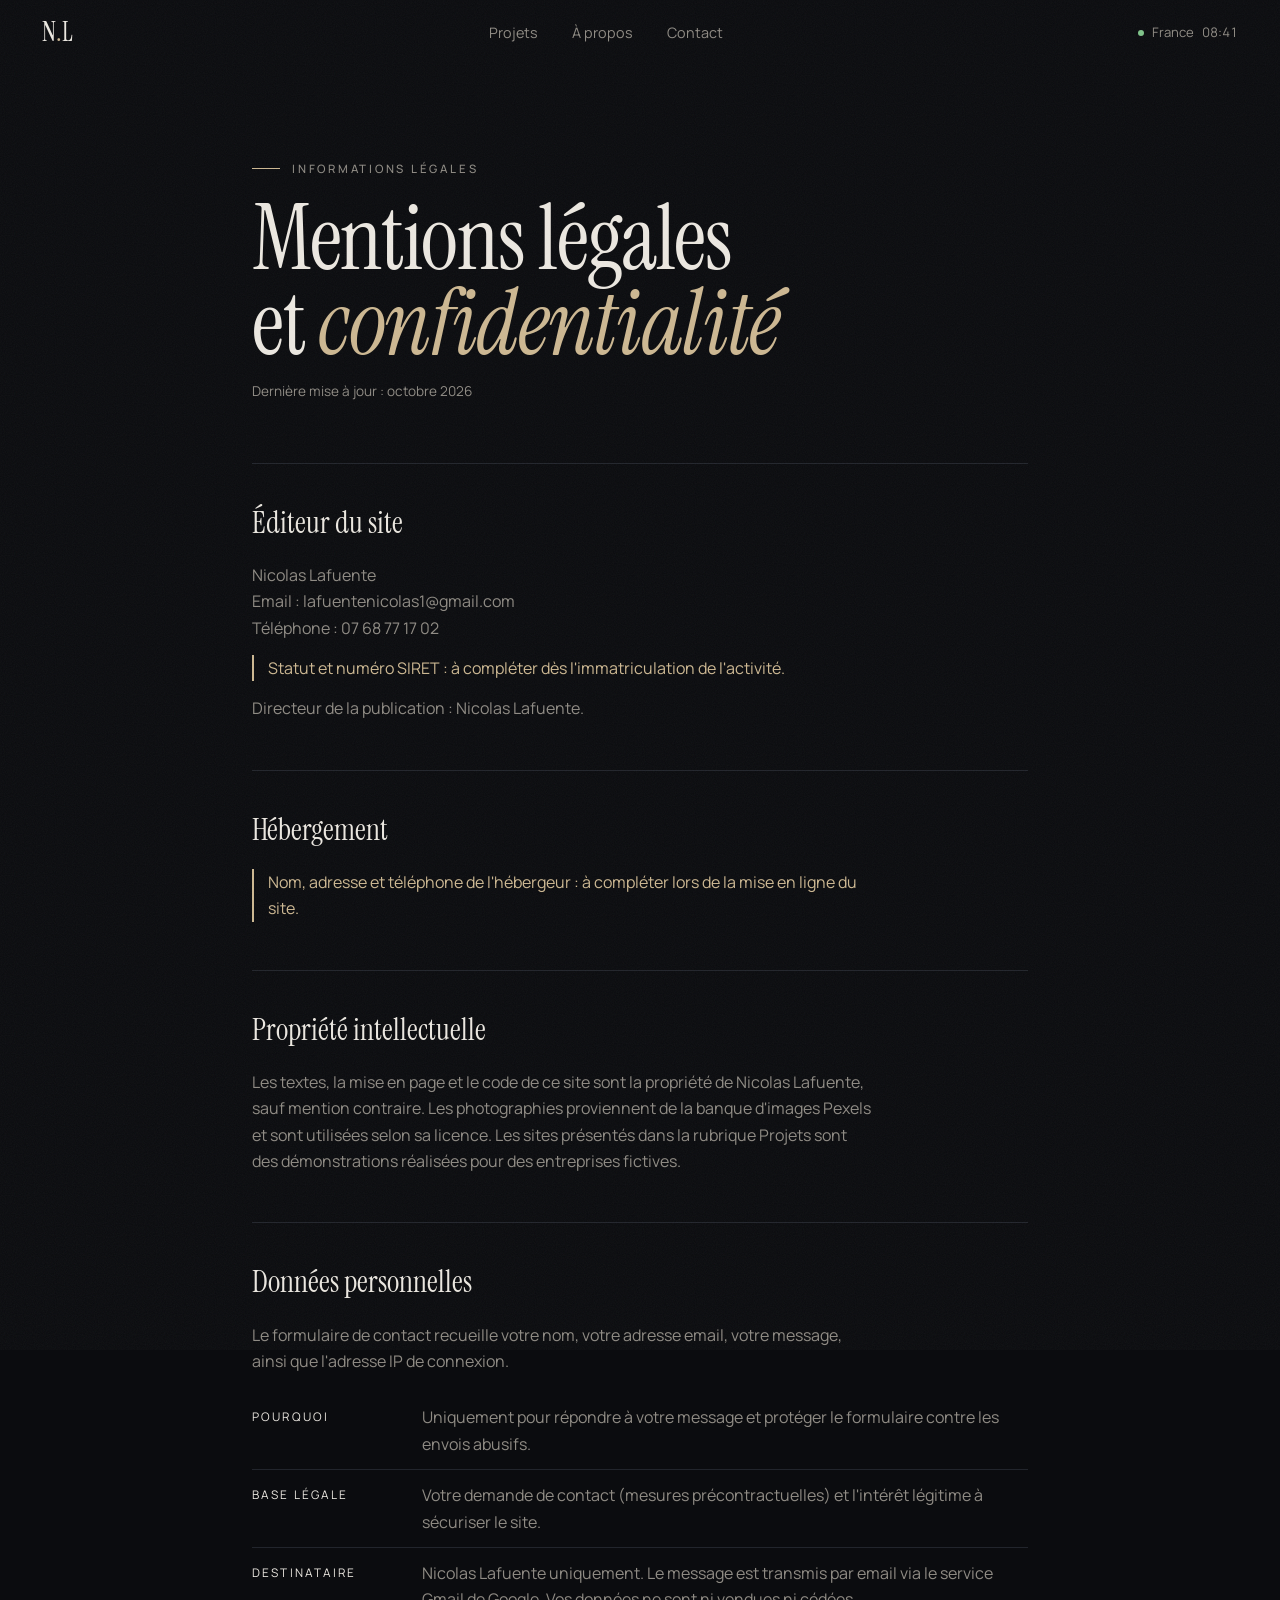
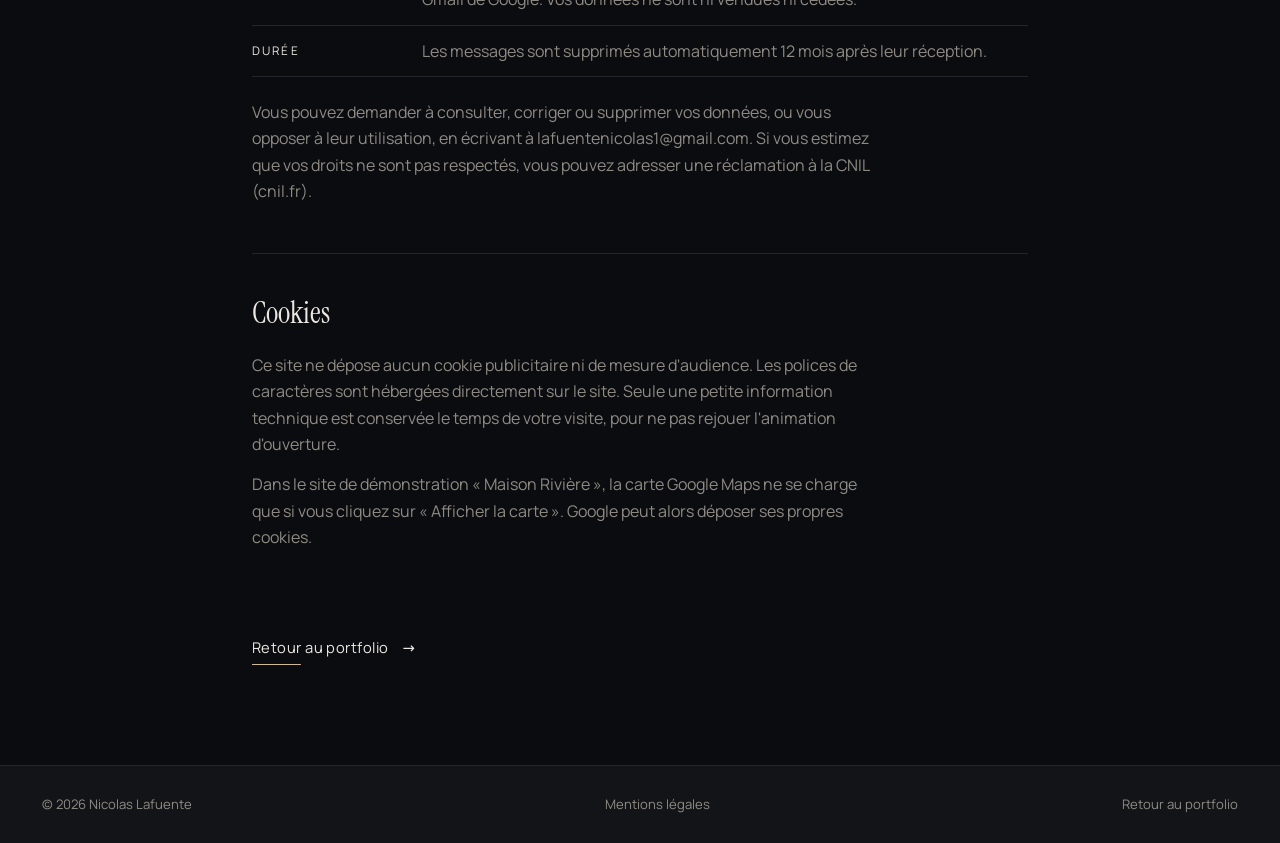
==== src/Portfolio.Web/wwwroot/mentions-legales.html @ b8a698c1 "feat(legal): ajouter les mentions légales et la politique de confidentialité Éditeur, hébergement (à" ====
<!doctype html>
<html lang="fr">
<head>
  <meta charset="utf-8">
  <meta name="viewport" content="width=device-width, initial-scale=1, viewport-fit=cover">
  <title>Mentions légales et confidentialité · Nicolas Lafuente</title>
  <meta name="description" content="Mentions légales et politique de confidentialité du site de Nicolas Lafuente.">
  <meta name="theme-color" content="#0B0C0F">
  <link rel="icon" href="assets/favicon.svg" type="image/svg+xml">
  <link rel="stylesheet" href="fonts/portfolio.css">
  <link rel="stylesheet" href="assets/css/main.css">
  <script>document.documentElement.classList.add('js');</script>
</head>
<body>
  <div class="grain" aria-hidden="true"></div>

  <header class="nav is-scrolled" id="nav">
    <div class="nav__progress" id="progress"></div>
    <div class="wrap nav__inner">
      <a class="nav__logo" href="index.html" aria-label="Retour à l'accueil">N<i>.</i>L</a>
      <nav class="nav__links" aria-label="Navigation principale">
        <a href="index.html#projets"><span data-hover="Projets">Projets</span></a>
        <a href="index.html#apropos"><span data-hover="À propos">À propos</span></a>
        <a href="index.html#contact"><span data-hover="Contact">Contact</span></a>
      </nav>
      <div class="nav__time"><span class="dot"></span><span>France</span> <span id="clock">--:--</span></div>
    </div>
  </header>

  <main class="legal">
    <div class="wrap legal__wrap">
      <p class="eyebrow">Informations légales</p>
      <h1 class="section__title">Mentions légales<br>et <em>confidentialité</em></h1>
      <p class="legal__updated">Dernière mise à jour : octobre 2026</p>

      <section class="legal__block" id="mentions">
        <h2>Éditeur du site</h2>
        <p>Nicolas Lafuente<br>
          Email : lafuentenicolas1@gmail.com<br>
          Téléphone : 07 68 77 17 02</p>
        <p class="legal__todo">Statut et numéro SIRET : à compléter dès l'immatriculation de l'activité.</p>
        <p>Directeur de la publication : Nicolas Lafuente.</p>
      </section>

      <section class="legal__block">
        <h2>Hébergement</h2>
        <p class="legal__todo">Nom, adresse et téléphone de l'hébergeur : à compléter lors de la mise en ligne du site.</p>
      </section>

      <section class="legal__block">
        <h2>Propriété intellectuelle</h2>
        <p>Les textes, la mise en page et le code de ce site sont la propriété de Nicolas Lafuente, sauf mention contraire.
          Les photographies proviennent de la banque d'images Pexels et sont utilisées selon sa licence.
          Les sites présentés dans la rubrique Projets sont des démonstrations réalisées pour des entreprises fictives.</p>
      </section>

      <section class="legal__block" id="confidentialite">
        <h2>Données personnelles</h2>
        <p>Le formulaire de contact recueille votre nom, votre adresse email, votre message, ainsi que l'adresse IP de connexion.</p>
        <dl class="legal__list">
          <div><dt>Pourquoi</dt><dd>Uniquement pour répondre à votre message et protéger le formulaire contre les envois abusifs.</dd></div>
          <div><dt>Base légale</dt><dd>Votre demande de contact (mesures précontractuelles) et l'intérêt légitime à sécuriser le site.</dd></div>
          <div><dt>Destinataire</dt><dd>Nicolas Lafuente uniquement. Le message est transmis par email via le service Gmail de Google. Vos données ne sont ni vendues ni cédées.</dd></div>
          <div><dt>Durée</dt><dd>Les messages sont supprimés automatiquement 12 mois après leur réception.</dd></div>
        </dl>
        <p>Vous pouvez demander à consulter, corriger ou supprimer vos données, ou vous opposer à leur utilisation,
          en écrivant à lafuentenicolas1@gmail.com. Si vous estimez que vos droits ne sont pas respectés,
          vous pouvez adresser une réclamation à la CNIL (cnil.fr).</p>
      </section>

      <section class="legal__block">
        <h2>Cookies</h2>
        <p>Ce site ne dépose aucun cookie publicitaire ni de mesure d'audience. Les polices de caractères sont hébergées directement sur le site.
          Seule une petite information technique est conservée le temps de votre visite, pour ne pas rejouer l'animation d'ouverture.</p>
        <p>Dans le site de démonstration « Maison Rivière », la carte Google Maps ne se charge que si vous cliquez sur « Afficher la carte ».
          Google peut alors déposer ses propres cookies.</p>
      </section>

      <a class="link-arrow" href="index.html">Retour au portfolio <span aria-hidden="true">→</span></a>
    </div>
  </main>

  <footer class="footer">
    <div class="wrap footer__inner">
      <span>© <span id="year">2026</span> Nicolas Lafuente</span>
      <a href="mentions-legales.html" class="footer__top">Mentions légales</a>
      <a href="index.html" class="footer__top">Retour au portfolio</a>
    </div>
  </footer>

  <script src="assets/js/main.js" defer></script>
</body>
</html>
---- src/Portfolio.Web/wwwroot/fonts/portfolio.css ----
/* Polices hébergées localement (sans appel à Google) */
/* latin-ext */
@font-face {
  font-family: 'Instrument Serif';
  font-style: italic;
  font-weight: 400;
  font-display: swap;
  src: url(files/instrument-serif-italic-latin-ext-1.woff2) format('woff2');
  unicode-range: U+0100-02BA, U+02BD-02C5, U+02C7-02CC, U+02CE-02D7, U+02DD-02FF, U+0304, U+0308, U+0329, U+1D00-1DBF, U+1E00-1E9F, U+1EF2-1EFF, U+2020, U+20A0-20AB, U+20AD-20C4, U+2113, U+2C60-2C7F, U+A720-A7FF;
}
/* latin */
@font-face {
  font-family: 'Instrument Serif';
  font-style: italic;
  font-weight: 400;
  font-display: swap;
  src: url(files/instrument-serif-italic-latin-2.woff2) format('woff2');
  unicode-range: U+0000-00FF, U+0131, U+0152-0153, U+02BB-02BC, U+02C6, U+02DA, U+02DC, U+0304, U+0308, U+0329, U+2000-206F, U+20AC, U+2122, U+2191, U+2193, U+2212, U+2215, U+FEFF, U+FFFD;
}
/* latin-ext */
@font-face {
  font-family: 'Instrument Serif';
  font-style: normal;
  font-weight: 400;
  font-display: swap;
  src: url(files/instrument-serif-normal-latin-ext-3.woff2) format('woff2');
  unicode-range: U+0100-02BA, U+02BD-02C5, U+02C7-02CC, U+02CE-02D7, U+02DD-02FF, U+0304, U+0308, U+0329, U+1D00-1DBF, U+1E00-1E9F, U+1EF2-1EFF, U+2020, U+20A0-20AB, U+20AD-20C4, U+2113, U+2C60-2C7F, U+A720-A7FF;
}
/* latin */
@font-face {
  font-family: 'Instrument Serif';
  font-style: normal;
  font-weight: 400;
  font-display: swap;
  src: url(files/instrument-serif-normal-latin-4.woff2) format('woff2');
  unicode-range: U+0000-00FF, U+0131, U+0152-0153, U+02BB-02BC, U+02C6, U+02DA, U+02DC, U+0304, U+0308, U+0329, U+2000-206F, U+20AC, U+2122, U+2191, U+2193, U+2212, U+2215, U+FEFF, U+FFFD;
}
/* latin-ext */
@font-face {
  font-family: 'Manrope';
  font-style: normal;
  font-weight: 300;
  font-display: swap;
  src: url(files/manrope-normal-latin-ext-5.woff2) format('woff2');
  unicode-range: U+0100-02BA, U+02BD-02C5, U+02C7-02CC, U+02CE-02D7, U+02DD-02FF, U+0304, U+0308, U+0329, U+1D00-1DBF, U+1E00-1E9F, U+1EF2-1EFF, U+2020, U+20A0-20AB, U+20AD-20C4, U+2113, U+2C60-2C7F, U+A720-A7FF;
}
/* latin */
@font-face {
  font-family: 'Manrope';
  font-style: normal;
  font-weight: 300;
  font-display: swap;
  src: url(files/manrope-normal-latin-6.woff2) format('woff2');
  unicode-range: U+0000-00FF, U+0131, U+0152-0153, U+02BB-02BC, U+02C6, U+02DA, U+02DC, U+0304, U+0308, U+0329, U+2000-206F, U+20AC, U+2122, U+2191, U+2193, U+2212, U+2215, U+FEFF, U+FFFD;
}
/* latin-ext */
@font-face {
  font-family: 'Manrope';
  font-style: normal;
  font-weight: 400;
  font-display: swap;
  src: url(files/manrope-normal-latin-ext-5.woff2) format('woff2');
  unicode-range: U+0100-02BA, U+02BD-02C5, U+02C7-02CC, U+02CE-02D7, U+02DD-02FF, U+0304, U+0308, U+0329, U+1D00-1DBF, U+1E00-1E9F, U+1EF2-1EFF, U+2020, U+20A0-20AB, U+20AD-20C4, U+2113, U+2C60-2C7F, U+A720-A7FF;
}
/* latin */
@font-face {
  font-family: 'Manrope';
  font-style: normal;
  font-weight: 400;
  font-display: swap;
  src: url(files/manrope-normal-latin-6.woff2) format('woff2');
  unicode-range: U+0000-00FF, U+0131, U+0152-0153, U+02BB-02BC, U+02C6, U+02DA, U+02DC, U+0304, U+0308, U+0329, U+2000-206F, U+20AC, U+2122, U+2191, U+2193, U+2212, U+2215, U+FEFF, U+FFFD;
}
/* latin-ext */
@font-face {
  font-family: 'Manrope';
  font-style: normal;
  font-weight: 500;
  font-display: swap;
  src: url(files/manrope-normal-latin-ext-5.woff2) format('woff2');
  unicode-range: U+0100-02BA, U+02BD-02C5, U+02C7-02CC, U+02CE-02D7, U+02DD-02FF, U+0304, U+0308, U+0329, U+1D00-1DBF, U+1E00-1E9F, U+1EF2-1EFF, U+2020, U+20A0-20AB, U+20AD-20C4, U+2113, U+2C60-2C7F, U+A720-A7FF;
}
/* latin */
@font-face {
  font-family: 'Manrope';
  font-style: normal;
  font-weight: 500;
  font-display: swap;
  src: url(files/manrope-normal-latin-6.woff2) format('woff2');
  unicode-range: U+0000-00FF, U+0131, U+0152-0153, U+02BB-02BC, U+02C6, U+02DA, U+02DC, U+0304, U+0308, U+0329, U+2000-206F, U+20AC, U+2122, U+2191, U+2193, U+2212, U+2215, U+FEFF, U+FFFD;
}
/* latin-ext */
@font-face {
  font-family: 'Manrope';
  font-style: normal;
  font-weight: 600;
  font-display: swap;
  src: url(files/manrope-normal-latin-ext-5.woff2) format('woff2');
  unicode-range: U+0100-02BA, U+02BD-02C5, U+02C7-02CC, U+02CE-02D7, U+02DD-02FF, U+0304, U+0308, U+0329, U+1D00-1DBF, U+1E00-1E9F, U+1EF2-1EFF, U+2020, U+20A0-20AB, U+20AD-20C4, U+2113, U+2C60-2C7F, U+A720-A7FF;
}
/* latin */
@font-face {
  font-family: 'Manrope';
  font-style: normal;
  font-weight: 600;
  font-display: swap;
  src: url(files/manrope-normal-latin-6.woff2) format('woff2');
  unicode-range: U+0000-00FF, U+0131, U+0152-0153, U+02BB-02BC, U+02C6, U+02DA, U+02DC, U+0304, U+0308, U+0329, U+2000-206F, U+20AC, U+2122, U+2191, U+2193, U+2212, U+2215, U+FEFF, U+FFFD;
}
---- src/Portfolio.Web/wwwroot/assets/css/main.css ----
/* ==========================================================================
   Portfolio Nicolas Lafuente
   Direction : sombre et élégant. Grand serif éditorial, sans-serif sobre,
   un seul accent doré. Les effets restent discrets et servent la lecture.
   ========================================================================== */

:root {
  --bg: #0B0C0F;
  --bg-2: #121418;
  --bg-3: #181B21;
  --fg: #ECE8E1;
  --muted: #8F8B84;
  --line: #22252C;
  --gold: #CDB892;
  --gold-soft: rgba(205, 184, 146, .14);
  --danger: #E08A7A;

  --serif: "Instrument Serif", "Iowan Old Style", Georgia, serif;
  --sans: "Manrope", "Segoe UI", system-ui, -apple-system, sans-serif;

  --ease-out: cubic-bezier(.16, 1, .3, 1);
  --ease-io: cubic-bezier(.65, 0, .35, 1);
  --gutter: max(22px, env(safe-area-inset-left, 0px));
  color-scheme: dark;
}

*, *::before, *::after { box-sizing: border-box; }
html { scroll-behavior: smooth; -webkit-text-size-adjust: 100%; }
body {
  margin: 0;
  background: var(--bg);
  color: var(--fg);
  font-family: var(--sans);
  font-size: 16px;
  line-height: 1.65;
  font-weight: 400;
  -webkit-font-smoothing: antialiased;
  -moz-osx-font-smoothing: grayscale;
  overflow-x: hidden;
}
a { color: inherit; text-decoration: none; }
img { max-width: 100%; display: block; }
::selection { background: var(--gold); color: var(--bg); }
:focus-visible { outline: 1px solid var(--gold); outline-offset: 4px; }

.wrap {
  width: 100%;
  max-width: 1240px;
  margin: 0 auto;
  padding-left: max(22px, env(safe-area-inset-left, 0px));
  padding-right: max(22px, env(safe-area-inset-right, 0px));
}

.eyebrow {
  display: inline-flex;
  align-items: center;
  gap: 12px;
  margin: 0;
  font-size: .72rem;
  letter-spacing: .24em;
  text-transform: uppercase;
  color: var(--muted);
  font-weight: 500;
}
.eyebrow::before { content: ""; width: 28px; height: 1px; background: var(--gold); }
.cline .eyebrow::before { display: none; }

em { font-style: italic; color: var(--gold); }

/* --------------------------------------------------------------------------
   Grain et curseur
   -------------------------------------------------------------------------- */
.grain {
  position: fixed; inset: -50%;
  z-index: 90; pointer-events: none;
  opacity: .05;
  background-image: url("data:image/svg+xml,%3Csvg xmlns='http://www.w3.org/2000/svg' width='160' height='160'%3E%3Cfilter id='n'%3E%3CfeTurbulence type='fractalNoise' baseFrequency='.9' numOctaves='3' stitchTiles='stitch'/%3E%3C/filter%3E%3Crect width='100%25' height='100%25' filter='url(%23n)'/%3E%3C/svg%3E");
  animation: grain 8s steps(10) infinite;
}
@keyframes grain {
  0%, 100% { transform: translate(0, 0); }
  20% { transform: translate(-4%, 3%); }
  40% { transform: translate(3%, -5%); }
  60% { transform: translate(-6%, -2%); }
  80% { transform: translate(5%, 4%); }
}

.cursor { display: none; }
@media (hover: hover) and (pointer: fine) {
  .has-cursor, .has-cursor a, .has-cursor button { cursor: none; }
  .has-cursor input, .has-cursor textarea { cursor: text; }
  .cursor { display: block; position: fixed; inset: 0; z-index: 100; pointer-events: none; }
  .cursor__dot, .cursor__ring {
    position: fixed; left: 0; top: 0; border-radius: 50%;
    transform: translate3d(-100px, -100px, 0);
    will-change: transform;
  }
  .cursor__dot { width: 6px; height: 6px; margin: -3px 0 0 -3px; background: var(--fg); }
  .cursor__ring {
    width: 38px; height: 38px; margin: -19px 0 0 -19px;
    border: 1px solid rgba(236, 232, 225, .35);
    display: grid; place-items: center;
    transition: width .45s var(--ease-out), height .45s var(--ease-out), margin .45s var(--ease-out),
                background-color .45s var(--ease-out), border-color .45s var(--ease-out);
  }
  .cursor__label {
    font-size: .7rem; letter-spacing: .14em; text-transform: uppercase; font-weight: 600;
    color: var(--bg); opacity: 0; transform: scale(.6);
    transition: opacity .3s, transform .45s var(--ease-out);
  }
  .cursor.is-hover .cursor__ring { width: 58px; height: 58px; margin: -29px 0 0 -29px; border-color: var(--gold); }
  .cursor.is-view .cursor__ring { width: 92px; height: 92px; margin: -46px 0 0 -46px; background: var(--gold); border-color: var(--gold); }
  .cursor.is-view .cursor__label { opacity: 1; transform: scale(1); }
  .cursor.is-view .cursor__dot, .cursor.is-hidden { opacity: 0; }
}

/* --------------------------------------------------------------------------
   Intro
   -------------------------------------------------------------------------- */
.intro { display: none; }
.js .intro {
  display: grid; place-items: center;
  position: fixed; inset: 0; z-index: 200;
  background: var(--bg-2);
  transition: transform 1s var(--ease-io);
}
.intro__inner { display: grid; justify-items: center; gap: 18px; }
.intro__name { font-family: var(--serif); font-size: clamp(2rem, 6vw, 3.4rem); letter-spacing: .01em; opacity: 0; animation: fadeUp .9s var(--ease-out) .1s forwards; }
.intro__bar { width: min(240px, 60vw); height: 1px; background: var(--line); overflow: hidden; }
.intro__bar span { display: block; height: 100%; background: var(--gold); transform: scaleX(0); transform-origin: left; animation: bar 1.2s var(--ease-io) .2s forwards; }
.intro__count { font-size: .75rem; letter-spacing: .2em; color: var(--muted); font-variant-numeric: tabular-nums; }
.intro.is-done { transform: translateY(-100%); }
.intro.is-gone { display: none; }
@keyframes bar { to { transform: scaleX(1); } }
@keyframes fadeUp { from { opacity: 0; transform: translateY(14px); } to { opacity: 1; transform: none; } }

/* --------------------------------------------------------------------------
   Navigation
   -------------------------------------------------------------------------- */
.nav {
  position: fixed; left: 0; right: 0; top: 0; z-index: 50;
  padding-top: env(safe-area-inset-top, 0px);
  transition: transform .6s var(--ease-out), background-color .4s, border-color .4s;
  border-bottom: 1px solid transparent;
}
.nav.is-scrolled { background: rgba(11, 12, 15, .72); backdrop-filter: blur(14px) saturate(140%); -webkit-backdrop-filter: blur(14px) saturate(140%); border-color: var(--line); }
.nav.is-hidden { transform: translateY(-100%); }
.nav__progress { position: absolute; left: 0; bottom: -1px; height: 1px; width: 100%; background: var(--gold); transform: scaleX(0); transform-origin: left; }
.nav__inner { display: flex; align-items: center; justify-content: space-between; gap: 20px; padding-block: 20px; }
.nav__logo { font-family: var(--serif); font-size: 1.6rem; line-height: 1; display: inline-block; }
.nav__logo i { color: var(--gold); font-style: normal; }
.nav__links { display: flex; gap: 34px; font-size: .9rem; }
.nav__links a { position: relative; display: inline-block; overflow: hidden; height: 1.6em; color: var(--muted); }
.nav__links a span { display: inline-block; transition: transform .55s var(--ease-out); }
.nav__links a span::after { content: attr(data-hover); position: absolute; left: 0; top: 100%; color: var(--fg); }
.nav__links a:hover span { transform: translateY(-100%); }
.nav__time { display: flex; align-items: center; gap: 8px; font-size: .82rem; color: var(--muted); font-variant-numeric: tabular-nums; }
.nav__time .dot { width: 6px; height: 6px; border-radius: 50%; background: #7FC48A; box-shadow: 0 0 0 0 rgba(127, 196, 138, .6); animation: pulse 2.4s infinite; }
@keyframes pulse { 70% { box-shadow: 0 0 0 8px rgba(127, 196, 138, 0); } 100% { box-shadow: 0 0 0 0 rgba(127, 196, 138, 0); } }

/* --------------------------------------------------------------------------
   Hero
   -------------------------------------------------------------------------- */
.hero { position: relative; min-height: 100svh; display: flex; align-items: flex-end; padding-block: 140px 70px; overflow: hidden; }
.hero__orb {
  position: absolute; left: 0; top: 0; width: 70vmax; height: 70vmax; margin: -35vmax 0 0 -35vmax;
  border-radius: 50%; pointer-events: none;
  background: radial-gradient(circle, rgba(205, 184, 146, .16) 0%, rgba(205, 184, 146, .05) 35%, transparent 65%);
  transform: translate3d(70vw, 30vh, 0);
  will-change: transform;
}
.hero .wrap { position: relative; }
.hero__title {
  font-family: var(--serif); font-weight: 400;
  font-size: clamp(4.2rem, 15.5vw, 14rem);
  line-height: .86; letter-spacing: -.025em;
  margin: 28px 0 56px;
}
.hero__title .line, .contact__title .line { display: block; overflow: hidden; padding-bottom: .06em; }
.line--indent { padding-left: 12vw; }
.hero__foot { display: grid; grid-template-columns: 1.2fr 1fr; gap: 40px; align-items: end; border-top: 1px solid var(--line); padding-top: 28px; }
.hero__lead { margin: 0; font-size: clamp(1.05rem, 1.6vw, 1.25rem); max-width: 30em; font-weight: 300; }
.hero__scroll { justify-self: end; display: inline-flex; align-items: center; gap: 16px; font-size: .85rem; color: var(--muted); letter-spacing: .04em; transition: color .3s; }
.hero__scroll:hover { color: var(--fg); }
.hero__scroll-line { position: relative; width: 1px; height: 48px; background: var(--line); overflow: hidden; }
.hero__scroll-line::after { content: ""; position: absolute; left: 0; top: -50%; width: 100%; height: 50%; background: var(--gold); animation: drip 2.2s var(--ease-io) infinite; }
@keyframes drip { to { top: 100%; } }

/* Lettres découpées */
.char { display: inline-block; will-change: transform; }
.js .char { transform: translateY(110%); }
.is-ready .char { transform: none; transition: transform 1.1s var(--ease-out); transition-delay: calc(var(--i) * 32ms + var(--base, 0ms)); }
.js .contact__title .char { transform: translateY(110%); transition: none; }
.js .contact__title.is-in .char { transform: none; transition: transform 1.1s var(--ease-out); transition-delay: calc(var(--i) * 28ms); }

/* --------------------------------------------------------------------------
   Bandeau défilant
   -------------------------------------------------------------------------- */
.marquee { border-block: 1px solid var(--line); overflow: hidden; padding-block: 22px; background: var(--bg); }
.marquee__track { display: flex; width: max-content; gap: 36px; align-items: center; animation: marquee 38s linear infinite; }
.marquee__track span { font-family: var(--serif); font-size: clamp(1.6rem, 3.4vw, 2.6rem); white-space: nowrap; font-style: italic; color: var(--fg); }
.marquee__track i { font-style: normal; color: var(--gold); font-size: .9rem; }
.marquee:hover .marquee__track { animation-play-state: paused; }
@keyframes marquee { to { transform: translateX(-50%); } }

/* --------------------------------------------------------------------------
   Sections
   -------------------------------------------------------------------------- */
.section { padding-block: clamp(90px, 12vw, 160px); }
.section + .section { border-top: 1px solid var(--line); }
.section__head { display: flex; justify-content: space-between; align-items: flex-end; gap: 30px; flex-wrap: wrap; margin-bottom: clamp(50px, 7vw, 90px); }
.section__title { font-family: var(--serif); font-weight: 400; font-size: clamp(2.8rem, 7vw, 5.6rem); line-height: .95; letter-spacing: -.015em; margin: 18px 0 0; text-wrap: balance; }
.section__intro { color: var(--muted); max-width: 26em; margin: 0; }
.note { margin: 40px 0 0; font-size: .78rem; letter-spacing: .14em; text-transform: uppercase; color: var(--muted); }

/* Révélation au scroll (le contenu reste visible sans JavaScript) */
.js [data-reveal] { opacity: 0; transform: translateY(36px); transition: opacity 1s var(--ease-out), transform 1.2s var(--ease-out); transition-delay: var(--d, 0s); }
.js [data-reveal].is-in { opacity: 1; transform: none; }

/* --------------------------------------------------------------------------
   Projets
   -------------------------------------------------------------------------- */
.project { display: grid; grid-template-columns: 1.45fr 1fr; gap: clamp(30px, 5vw, 80px); align-items: center; padding-block: clamp(40px, 5vw, 70px); }
.project + .project { border-top: 1px solid var(--line); }
.project--alt { grid-template-columns: 1fr 1.45fr; }
.project--alt .project__shot { order: 2; }
.project__shot { display: block; perspective: 1400px; min-width: 0; }
.frame {
  border-radius: 14px; overflow: hidden;
  background: var(--bg-3); border: 1px solid var(--line);
  box-shadow: 0 50px 100px -50px rgba(0, 0, 0, .9), 0 0 0 1px rgba(255, 255, 255, .02) inset;
  transform-style: preserve-3d;
  transform: rotateX(var(--rx, 0deg)) rotateY(var(--ry, 0deg)) translateY(var(--ty, 0px));
  transition: transform .8s var(--ease-out), box-shadow .8s var(--ease-out);
  will-change: transform;
}
.project__shot:hover .frame { --ty: -8px; box-shadow: 0 70px 120px -50px rgba(0, 0, 0, .95), 0 0 0 1px rgba(205, 184, 146, .18) inset; }
.frame__bar { display: flex; align-items: center; gap: 6px; padding: 11px 14px; border-bottom: 1px solid var(--line); background: var(--bg-2); }
.frame__bar i { width: 9px; height: 9px; border-radius: 50%; background: #2C2F37; }
.frame__bar span { margin-left: 12px; font-size: .72rem; color: var(--muted); white-space: nowrap; overflow: hidden; text-overflow: ellipsis; }
.frame__screen { position: relative; aspect-ratio: 16 / 10; overflow: hidden; background: var(--bg-2); }
.frame__screen::after { content: ""; position: absolute; inset: 0; background: linear-gradient(180deg, transparent 70%, rgba(11, 12, 15, .25)); pointer-events: none; }
.frame__screen iframe {
  position: absolute; left: 0; top: 0;
  width: 1440px; height: 900px; border: 0;
  transform-origin: 0 0; transform: scale(var(--scale, .5));
  pointer-events: none;
  opacity: 0; transition: opacity .8s var(--ease-out);
}
.frame__screen iframe.is-loaded { opacity: 1; }
.frame__screen .skeleton { position: absolute; inset: 0; background: linear-gradient(100deg, transparent 30%, rgba(255,255,255,.04) 50%, transparent 70%) var(--bg-2); background-size: 200% 100%; animation: shimmer 1.6s linear infinite; }
@keyframes shimmer { to { background-position: -200% 0; } }

.project__info { min-width: 0; }
.project__num { font-family: var(--serif); font-style: italic; color: var(--gold); font-size: 1.15rem; }
.project__title { font-family: var(--serif); font-weight: 400; font-size: clamp(2.4rem, 4.6vw, 3.8rem); line-height: 1; margin: 10px 0 18px; letter-spacing: -.01em; }
.project__text { color: var(--muted); margin: 0 0 24px; max-width: 30em; }
.project__tags { display: flex; flex-wrap: wrap; gap: 8px; list-style: none; margin: 0 0 32px; padding: 0; }
.project__tags li { border: 1px solid var(--line); border-radius: 999px; padding: 5px 13px; font-size: .78rem; color: var(--muted); }

.link-arrow { display: inline-flex; align-items: center; gap: 14px; font-size: .92rem; letter-spacing: .03em; padding-block: 6px; position: relative; }
.link-arrow::before { content: ""; position: absolute; left: 0; bottom: 0; width: 100%; height: 1px; background: var(--gold); transform: scaleX(.3); transform-origin: left; transition: transform .6s var(--ease-out); }
.link-arrow:hover::before { transform: scaleX(1); }
.link-arrow span { transition: transform .5s var(--ease-out); }
.link-arrow:hover span { transform: translateX(6px); }

/* --------------------------------------------------------------------------
   À propos
   -------------------------------------------------------------------------- */
.about { display: grid; grid-template-columns: 1fr 1.3fr; gap: clamp(40px, 7vw, 110px); }
.about__text p { margin: 0 0 22px; color: var(--muted); max-width: 36em; }
.about__text .about__big { color: var(--fg); font-size: clamp(1.2rem, 2vw, 1.5rem); line-height: 1.5; font-weight: 300; }
.skills { list-style: none; padding: 0; margin: 46px 0 0; display: grid; grid-template-columns: repeat(3, 1fr); border-top: 1px solid var(--line); }
.skills li { padding: 22px 20px 0 0; }
.skills li + li { padding-left: 20px; border-left: 1px solid var(--line); }
.skills span { display: block; font-size: .72rem; letter-spacing: .2em; text-transform: uppercase; color: var(--muted); }
.skills b { display: block; font-family: var(--serif); font-weight: 400; font-size: 1.45rem; line-height: 1.15; margin-top: 8px; }

/* --------------------------------------------------------------------------
   Contact
   -------------------------------------------------------------------------- */
.contact { background: var(--bg-2); }
.contact__title { font-family: var(--serif); font-weight: 400; font-size: clamp(3.4rem, 11vw, 9.5rem); line-height: .9; letter-spacing: -.02em; margin: 24px 0 clamp(50px, 7vw, 90px); }
.contact__grid { display: grid; grid-template-columns: 1.3fr 1fr; gap: clamp(40px, 6vw, 90px); align-items: start; }

.form { display: grid; gap: 30px; }
.field { position: relative; }
.field input, .field textarea {
  width: 100%; min-width: 0;
  font: inherit; font-size: 1.1rem; color: var(--fg);
  background: transparent; border: 0; border-bottom: 1px solid var(--line); border-radius: 0;
  padding: 26px 0 12px; outline: none; resize: vertical;
  transition: border-color .4s;
}
.field textarea { min-height: 140px; }
.field label {
  position: absolute; left: 0; top: 26px;
  color: var(--muted); font-size: 1.1rem; pointer-events: none;
  transform-origin: left top;
  transition: transform .45s var(--ease-out), color .3s;
}
.field input:focus + label, .field input:not(:placeholder-shown) + label,
.field textarea:focus + label, .field textarea:not(:placeholder-shown) + label { transform: translateY(-24px) scale(.72); color: var(--gold); }
.field::after { content: ""; position: absolute; left: 0; bottom: 0; height: 1px; width: 100%; background: var(--gold); transform: scaleX(0); transform-origin: left; transition: transform .7s var(--ease-out); }
.field:focus-within::after { transform: scaleX(1); }
.field.has-error input, .field.has-error textarea { border-color: var(--danger); }
.field__error { display: block; min-height: 1.2em; margin-top: 8px; font-size: .82rem; color: var(--danger); }
.hp { position: absolute; left: -9999px; width: 1px; height: 1px; overflow: hidden; }

.form__foot { display: flex; align-items: center; gap: 24px; flex-wrap: wrap; }
.btn {
  position: relative; display: inline-flex; align-items: center; gap: 12px;
  font: inherit; font-size: .95rem; font-weight: 500; letter-spacing: .02em;
  color: var(--bg); background: var(--fg);
  border: 0; border-radius: 999px; padding: 18px 32px; cursor: pointer;
  overflow: hidden; isolation: isolate;
}
.btn::before { content: ""; position: absolute; inset: 0; z-index: -1; background: var(--gold); border-radius: inherit; transform: translateY(101%); transition: transform .6s var(--ease-out); }
.btn:hover::before { transform: none; }
.btn[disabled] { opacity: .7; cursor: progress; }
.btn__spinner { width: 14px; height: 14px; border-radius: 50%; border: 1.5px solid currentColor; border-right-color: transparent; display: none; animation: spin .8s linear infinite; }
.btn.is-loading .btn__spinner { display: inline-block; }
@keyframes spin { to { transform: rotate(360deg); } }
.form__status { margin: 0; font-size: .92rem; color: var(--muted); max-width: 26em; }
.form__status.is-success { color: #9BD3A4; }
.form__status.is-error { color: var(--danger); }

.contact__direct { display: grid; gap: 14px; }
.contact__lead { margin: 0 0 6px; color: var(--muted); }
.cline { display: flex; align-items: center; justify-content: space-between; gap: 14px; flex-wrap: wrap; padding: 20px 22px; border: 1px solid var(--line); border-radius: 14px; background: var(--bg); transition: border-color .4s; }
.cline:hover { border-color: rgba(205, 184, 146, .4); }
.cline > div { min-width: 0; display: grid; gap: 4px; }
.cline__value { font-size: 1.08rem; word-break: break-all; font-variant-numeric: tabular-nums; }
.copy { font: inherit; font-size: .8rem; color: var(--fg); background: transparent; border: 1px solid var(--line); border-radius: 999px; padding: 8px 16px; cursor: pointer; transition: border-color .3s, color .3s; }
.copy:hover { border-color: var(--gold); color: var(--gold); }

/* --------------------------------------------------------------------------
   Pied de page
   -------------------------------------------------------------------------- */
.footer { border-top: 1px solid var(--line); background: var(--bg-2); padding-bottom: env(safe-area-inset-bottom, 0px); }
.footer__inner { display: flex; justify-content: space-between; gap: 16px; flex-wrap: wrap; padding-block: 28px; font-size: .82rem; color: var(--muted); }
.footer__top { display: inline-block; transition: color .3s; }
.footer__top:hover { color: var(--fg); }

/* --------------------------------------------------------------------------
   Responsive
   -------------------------------------------------------------------------- */
@media (max-width: 900px) {
  .nav__links { display: none; }
  .hero { min-height: auto; padding-block: 130px 60px; }
  .hero__foot, .about, .contact__grid { grid-template-columns: 1fr; }
  .hero__scroll { justify-self: start; }
  .project, .project--alt { grid-template-columns: 1fr; }
  .project--alt .project__shot { order: 0; }
  .skills { grid-template-columns: 1fr; }
  .skills li, .skills li + li { padding: 18px 0; border-left: 0; border-bottom: 1px solid var(--line); }
}
@media (max-width: 520px) {
  .nav__time span:not(.dot):first-of-type { display: none; }
  .line--indent { padding-left: 8vw; }
  .btn { width: 100%; justify-content: center; }
}

/* Mouvements réduits */
@media (prefers-reduced-motion: reduce) {
  html { scroll-behavior: auto; }
  *, *::before, *::after { animation-duration: .001ms !important; animation-iteration-count: 1 !important; transition-duration: .001ms !important; transition-delay: 0s !important; }
  .js [data-reveal], .js .char { opacity: 1 !important; transform: none !important; }
  .marquee__track { animation: none; }
  .grain { display: none; }
}

/* --------------------------------------------------------------------------
   Mentions légales
   -------------------------------------------------------------------------- */
.legal { padding-block: 150px 100px; }
.legal__wrap { max-width: 820px; }
.legal .section__title { margin-bottom: 14px; }
.legal__updated { color: var(--muted); font-size: .85rem; margin: 0 0 60px; }
.legal__block { padding-block: 34px; border-top: 1px solid var(--line); }
.legal__block h2 { font-family: var(--serif); font-weight: 400; font-size: 1.9rem; margin: 0 0 14px; }
.legal__block p { color: var(--muted); margin: 0 0 14px; max-width: 62ch; }
.legal__todo { border-left: 2px solid var(--gold); padding-left: 14px; color: var(--gold) !important; }
.legal__list { margin: 18px 0 22px; display: grid; gap: 0; }
.legal__list div { display: grid; grid-template-columns: 150px 1fr; gap: 20px; padding-block: 12px; border-bottom: 1px solid var(--line); }
.legal__list dt { font-size: .74rem; letter-spacing: .18em; text-transform: uppercase; color: var(--fg); padding-top: 3px; }
.legal__list dd { margin: 0; color: var(--muted); }
.legal .link-arrow { margin-top: 30px; }
.form__privacy { margin: -6px 0 0; font-size: .82rem; color: var(--muted); }
.form__privacy a { color: var(--fg); border-bottom: 1px solid var(--gold); }
@media (max-width: 600px) { .legal__list div { grid-template-columns: 1fr; gap: 4px; } }
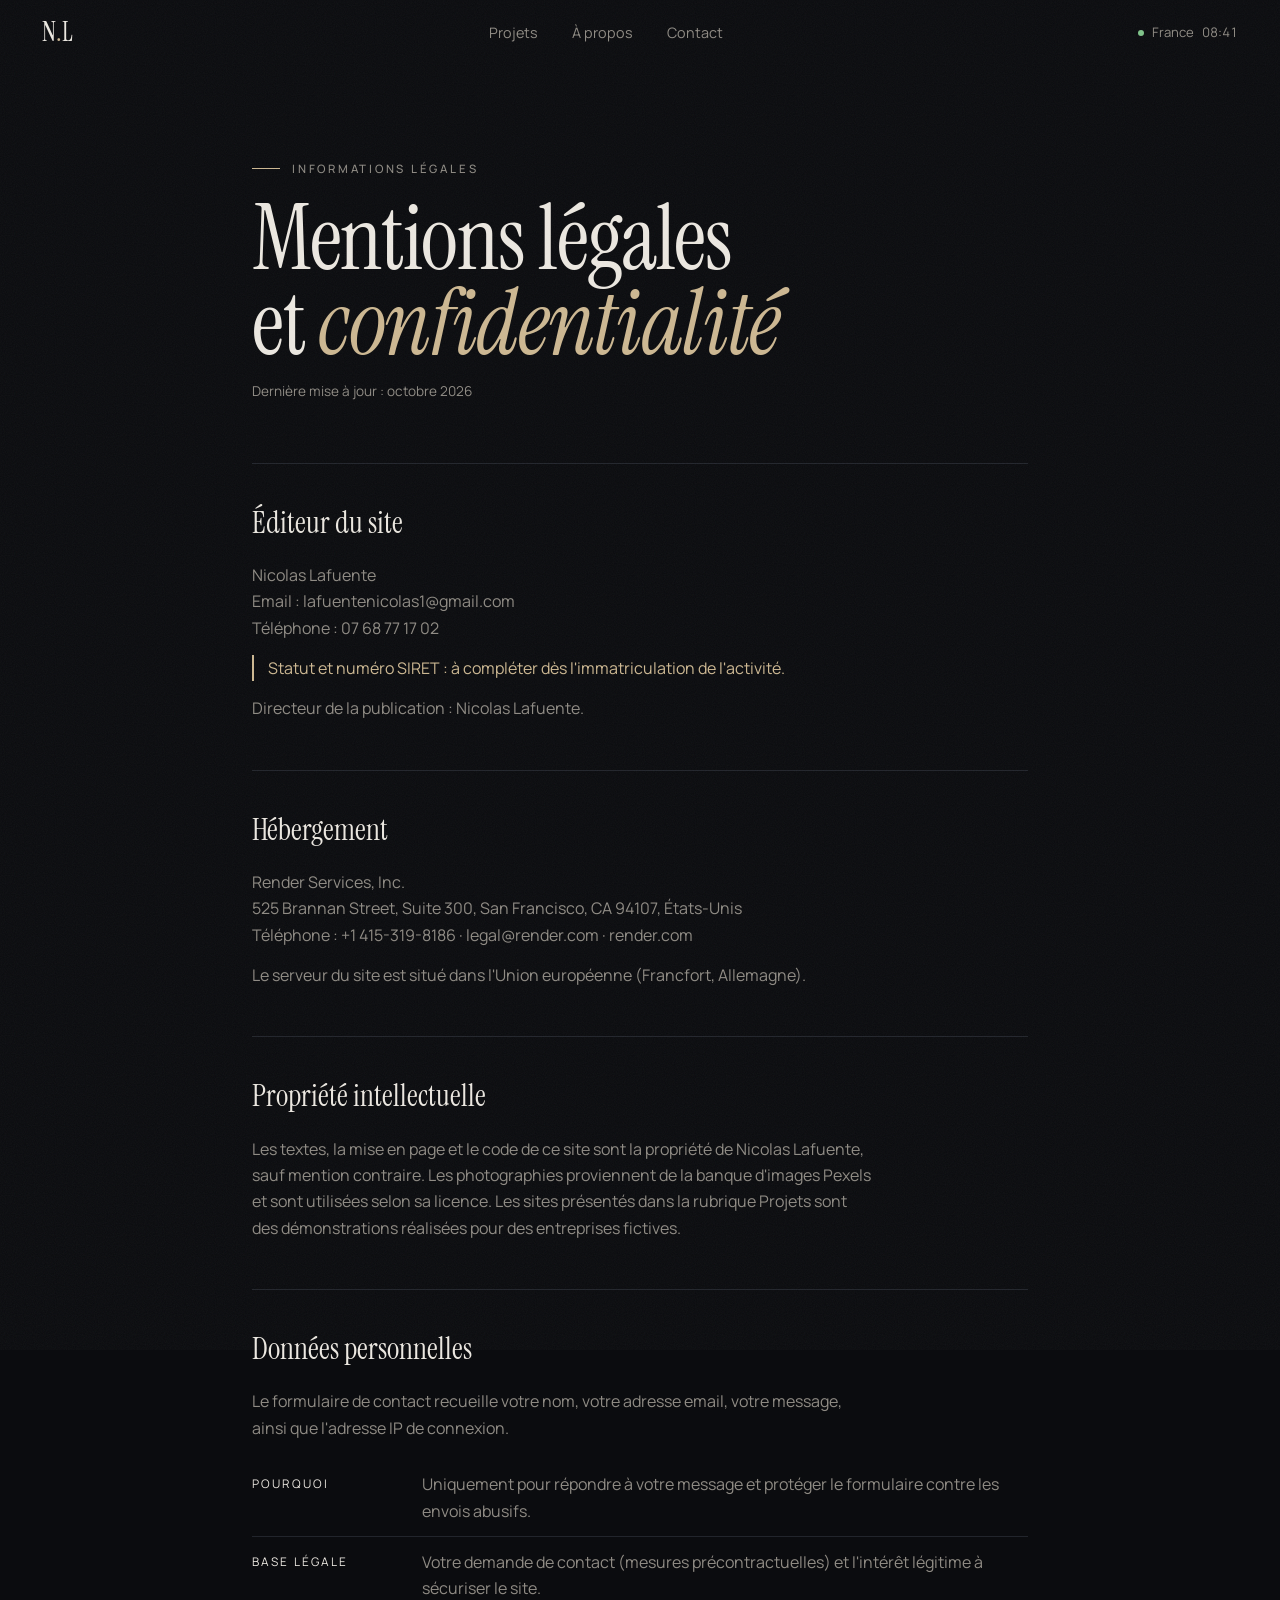
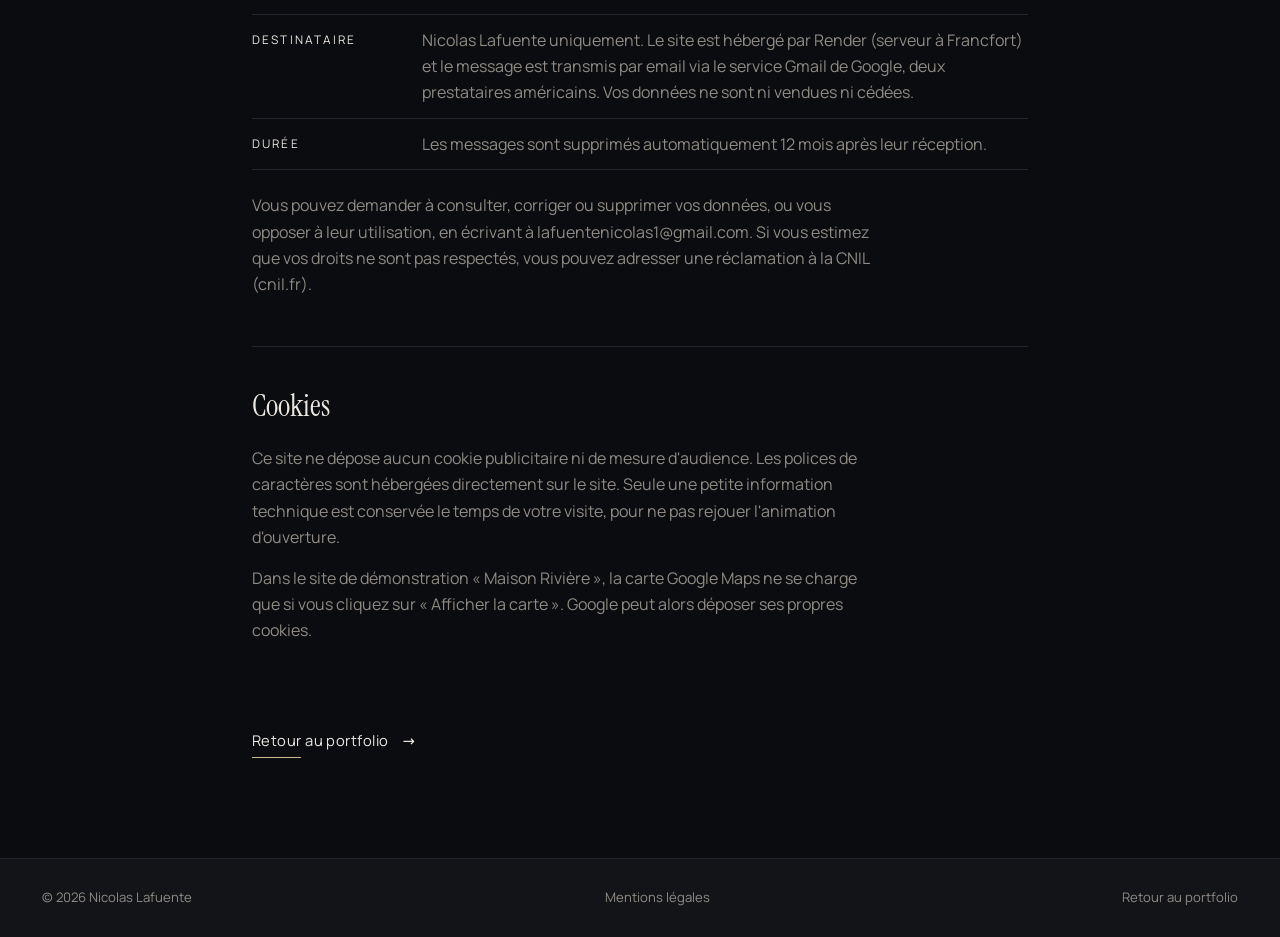
==== commit 4546505d: "docs(legal): renseigner l'hébergeur Render dans les mentions légales Coordonnées de Render Services," ====
--- a/src/Portfolio.Web/wwwroot/mentions-legales.html
+++ b/src/Portfolio.Web/wwwroot/mentions-legales.html
@@ -44,7 +44,10 @@
 
       <section class="legal__block">
         <h2>Hébergement</h2>
-        <p class="legal__todo">Nom, adresse et téléphone de l'hébergeur : à compléter lors de la mise en ligne du site.</p>
+        <p>Render Services, Inc.<br>
+          525 Brannan Street, Suite 300, San Francisco, CA 94107, États-Unis<br>
+          Téléphone : +1 415-319-8186 · legal@render.com · render.com</p>
+        <p>Le serveur du site est situé dans l'Union européenne (Francfort, Allemagne).</p>
       </section>
 
       <section class="legal__block">
@@ -60,7 +63,7 @@
         <dl class="legal__list">
           <div><dt>Pourquoi</dt><dd>Uniquement pour répondre à votre message et protéger le formulaire contre les envois abusifs.</dd></div>
           <div><dt>Base légale</dt><dd>Votre demande de contact (mesures précontractuelles) et l'intérêt légitime à sécuriser le site.</dd></div>
-          <div><dt>Destinataire</dt><dd>Nicolas Lafuente uniquement. Le message est transmis par email via le service Gmail de Google. Vos données ne sont ni vendues ni cédées.</dd></div>
+          <div><dt>Destinataire</dt><dd>Nicolas Lafuente uniquement. Le site est hébergé par Render (serveur à Francfort) et le message est transmis par email via le service Gmail de Google, deux prestataires américains. Vos données ne sont ni vendues ni cédées.</dd></div>
           <div><dt>Durée</dt><dd>Les messages sont supprimés automatiquement 12 mois après leur réception.</dd></div>
         </dl>
         <p>Vous pouvez demander à consulter, corriger ou supprimer vos données, ou vous opposer à leur utilisation,
